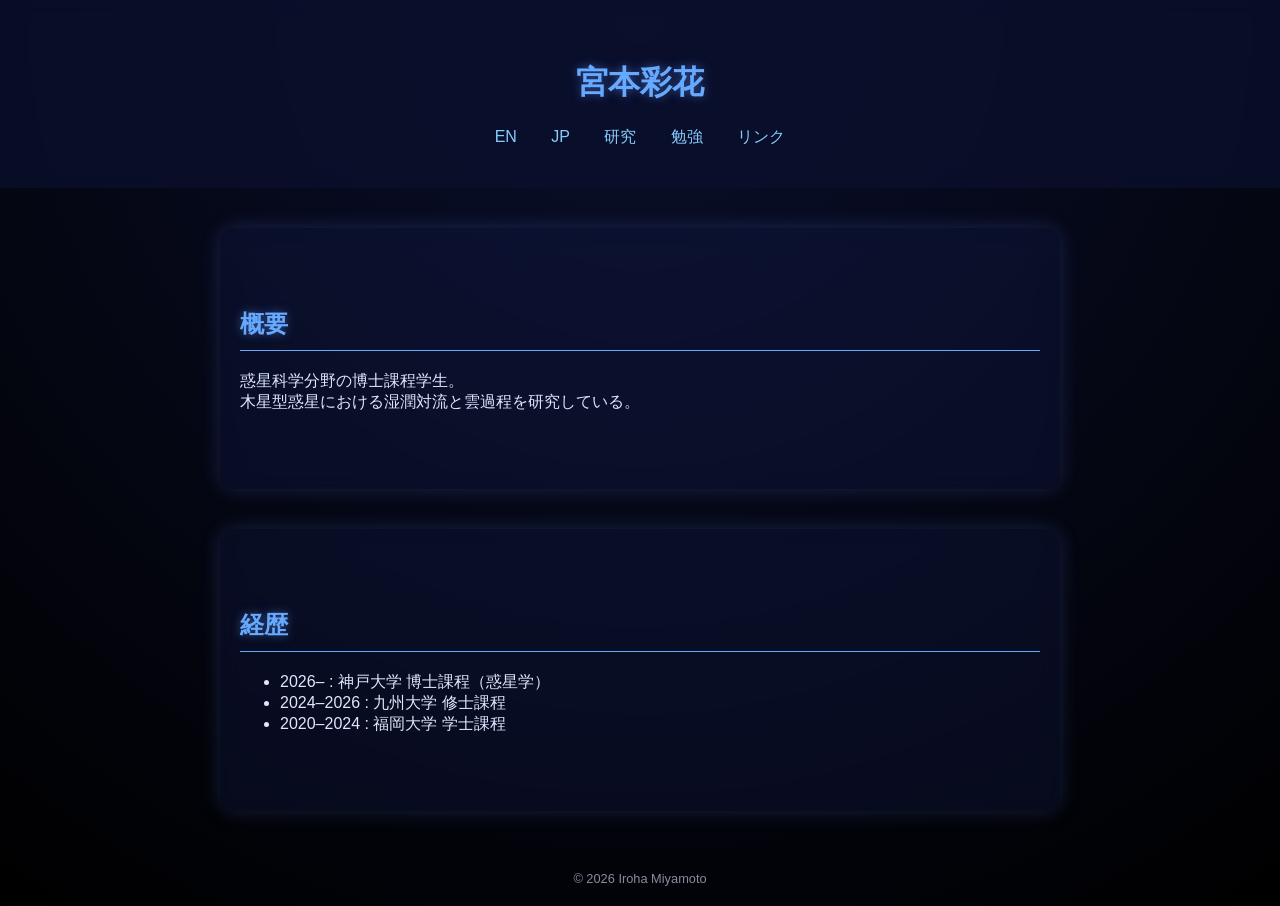
==== jp.html @ cb90ec6d "Add files via upload" ====
<!DOCTYPE html>
<html lang="ja">
<head>
<meta charset="UTF-8">
<title>宮本彩花</title>
<link rel="stylesheet" href="style.css">
</head>

<body>

<header>
<h1>宮本彩花</h1>
<p>  </p>

<nav>
  <a href="index.html">EN</a>
  <a href="jp.html">JP</a>
  <a href="research.html">研究</a>
  <a href="study.html">勉強</a>
  <a href="links.html">リンク</a>
</nav>
</header>

<section>
<h2>概要</h2>
<p>
惑星科学分野の博士課程学生。<br>
木星型惑星における湿潤対流と雲過程を研究している。
</p>
</section>

<section>
<h2>経歴</h2>
<ul>
<li>2026– : 神戸大学 博士課程（惑星学）</li>
<li>2024–2026 : 九州大学 修士課程</li>
<li>2020–2024 : 福岡大学 学士課程</li>
</ul>
</section>

<footer>© 2026 Iroha Miyamoto</footer>

</body>
</html>
---- style.css ----
body {
  margin: 0;
  font-family: Arial, sans-serif;
  background: radial-gradient(circle at top, #0a0f2c, #000000);
  color: #e0e6ff;
}

header {
  text-align: center;
  padding: 40px;
}

h1 {
  color: #66aaff;
}

nav a {
  margin: 0 15px;
  color: #88ccff;
  text-decoration: none;
}

nav a:hover {
  color: #ffffff;
}

.hero {
  text-align: center;
  padding: 100px 20px;
}

section {
  padding: 60px 20px;
  max-width: 800px;
  margin: auto;
}

h2 {
  color: #66aaff;
  border-bottom: 1px solid #66aaff;
  padding-bottom: 10px;
}

a {
  color: #88ccff;
}

footer {
  text-align: center;
  padding: 20px;
  font-size: 0.8em;
  opacity: 0.6;
}

/* ガラスっぽいカード */
section {
  padding: 60px 20px;
  max-width: 800px;
  margin: 40px auto;
  background: rgba(20, 30, 80, 0.3);
  backdrop-filter: blur(10px);
  border-radius: 15px;
  box-shadow: 0 0 20px rgba(100, 150, 255, 0.2);
}

/* ヘッダー固定（ちょいプロ感） */
header {
  position: sticky;
  top: 0;
  background: rgba(10, 15, 44, 0.8);
  backdrop-filter: blur(10px);
  z-index: 100;
}

/* ホバーで光る */
a:hover {
  text-shadow: 0 0 5px #66aaff;
}

/* タイトルちょい発光 */
h1, h2 {
  text-shadow: 0 0 10px rgba(100, 150, 255, 0.5);
}

/* 星空 */
.stars {
  position: fixed;
  width: 100%;
  height: 100%;
  background: transparent;
  background-image: radial-gradient(white 1px, transparent 1px);
  background-size: 50px 50px;
  opacity: 0.2;
  z-index: -1;
  animation: moveStars 100s linear infinite;
}

@keyframes moveStars {
  from { transform: translateY(0); }
  to { transform: translateY(-1000px); }
}
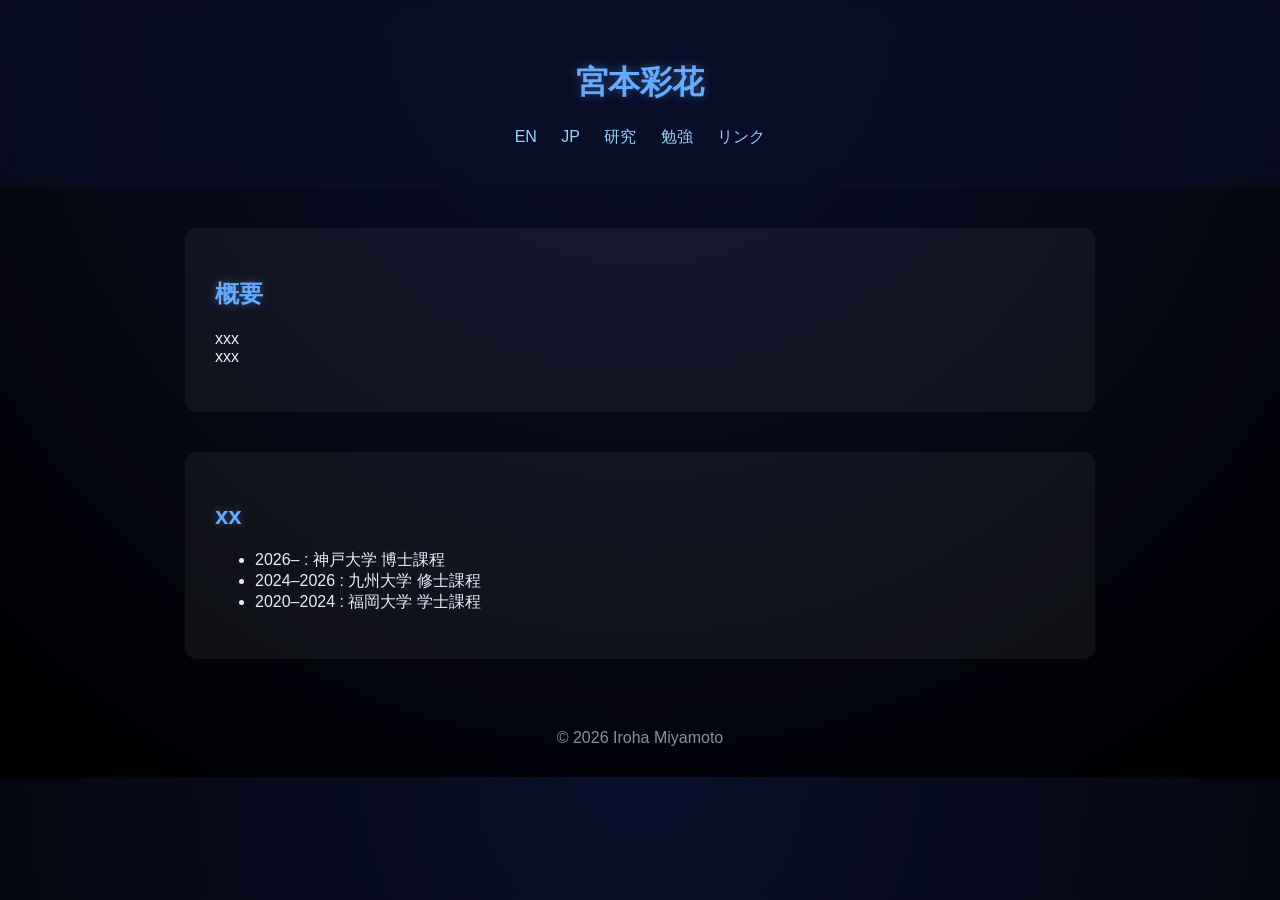
==== commit 79aadca9: "Update jp.html" ====
--- a/jp.html
+++ b/jp.html
@@ -24,15 +24,15 @@
 <section>
 <h2>概要</h2>
 <p>
-惑星科学分野の博士課程学生。<br>
-木星型惑星における湿潤対流と雲過程を研究している。
+xxx<br>
+xxx
 </p>
 </section>
 
 <section>
-<h2>経歴</h2>
+<h2>xx</h2>
 <ul>
-<li>2026– : 神戸大学 博士課程（惑星学）</li>
+<li>2026– : 神戸大学 博士課程</li>
 <li>2024–2026 : 九州大学 修士課程</li>
 <li>2020–2024 : 福岡大学 学士課程</li>
 </ul>
@@ -41,4 +41,4 @@
 <footer>© 2026 Iroha Miyamoto</footer>
 
 </body>
-</html>+</html>
--- a/style.css
+++ b/style.css
@@ -1,101 +1,46 @@
 body {
   margin: 0;
   font-family: Arial, sans-serif;
-  background: radial-gradient(circle at top, #0a0f2c, #000000);
-  color: #e0e6ff;
+  background: radial-gradient(circle at top, #0a0f2c, #000);
+  color: #e6ecff;
 }
 
 header {
   text-align: center;
   padding: 40px;
+  background: rgba(10, 15, 40, 0.6);
+  backdrop-filter: blur(10px);
 }
 
-h1 {
+h1, h2 {
   color: #66aaff;
+  text-shadow: 0 0 10px rgba(102,170,255,0.4);
 }
 
 nav a {
-  margin: 0 15px;
-  color: #88ccff;
+  margin: 0 10px;
+  color: #9ad1ff;
   text-decoration: none;
 }
 
 nav a:hover {
-  color: #ffffff;
-}
-
-.hero {
-  text-align: center;
-  padding: 100px 20px;
+  text-shadow: 0 0 8px #66aaff;
 }
 
 section {
-  padding: 60px 20px;
-  max-width: 800px;
-  margin: auto;
-}
-
-h2 {
-  color: #66aaff;
-  border-bottom: 1px solid #66aaff;
-  padding-bottom: 10px;
-}
-
-a {
-  color: #88ccff;
+  max-width: 850px;
+  margin: 40px auto;
+  padding: 30px;
+  background: rgba(255,255,255,0.05);
+  border-radius: 12px;
 }
 
 footer {
   text-align: center;
-  padding: 20px;
-  font-size: 0.8em;
+  padding: 30px;
   opacity: 0.6;
 }
 
-/* ガラスっぽいカード */
-section {
-  padding: 60px 20px;
-  max-width: 800px;
-  margin: 40px auto;
-  background: rgba(20, 30, 80, 0.3);
-  backdrop-filter: blur(10px);
-  border-radius: 15px;
-  box-shadow: 0 0 20px rgba(100, 150, 255, 0.2);
-}
-
-/* ヘッダー固定（ちょいプロ感） */
-header {
-  position: sticky;
-  top: 0;
-  background: rgba(10, 15, 44, 0.8);
-  backdrop-filter: blur(10px);
-  z-index: 100;
-}
-
-/* ホバーで光る */
-a:hover {
-  text-shadow: 0 0 5px #66aaff;
-}
-
-/* タイトルちょい発光 */
-h1, h2 {
-  text-shadow: 0 0 10px rgba(100, 150, 255, 0.5);
-}
-
-/* 星空 */
-.stars {
-  position: fixed;
-  width: 100%;
-  height: 100%;
-  background: transparent;
-  background-image: radial-gradient(white 1px, transparent 1px);
-  background-size: 50px 50px;
-  opacity: 0.2;
-  z-index: -1;
-  animation: moveStars 100s linear infinite;
-}
-
-@keyframes moveStars {
-  from { transform: translateY(0); }
-  to { transform: translateY(-1000px); }
+a {
+  color: #8ecbff;
 }
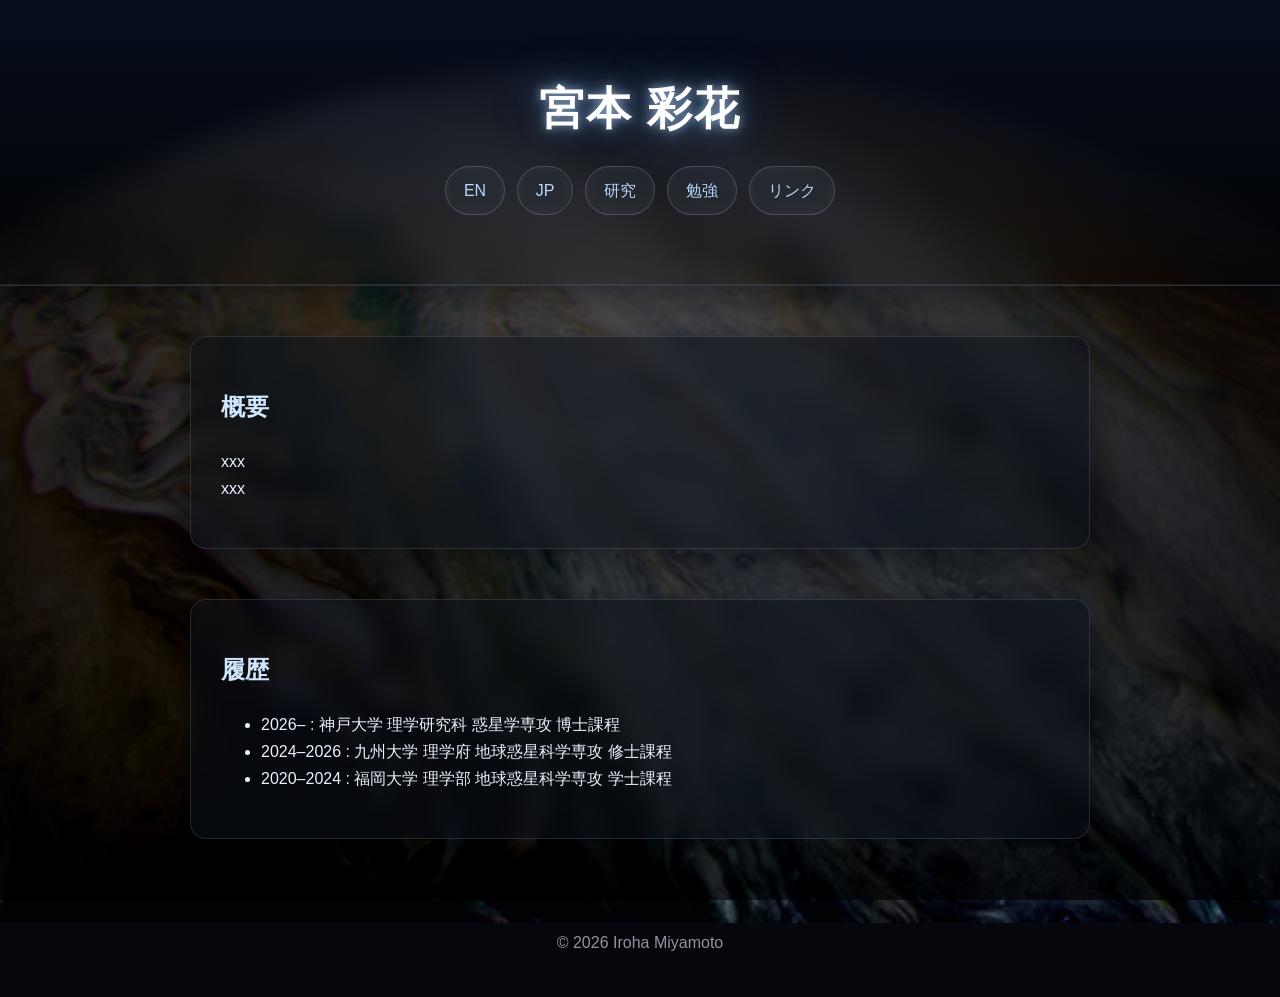
==== commit cbd109d2: "Update jp.html" ====
--- a/jp.html
+++ b/jp.html
@@ -2,14 +2,14 @@
 <html lang="ja">
 <head>
 <meta charset="UTF-8">
-<title>宮本彩花</title>
+<title>宮本 彩花</title>
 <link rel="stylesheet" href="style.css">
 </head>
 
 <body>
 
 <header>
-<h1>宮本彩花</h1>
+<h1>宮本 彩花</h1>
 <p>  </p>
 
 <nav>
@@ -30,11 +30,11 @@
 </section>
 
 <section>
-<h2>xx</h2>
+<h2>履歴</h2>
 <ul>
-<li>2026– : 神戸大学 博士課程</li>
-<li>2024–2026 : 九州大学 修士課程</li>
-<li>2020–2024 : 福岡大学 学士課程</li>
+<li>2026– : 神戸大学 理学研究科 惑星学専攻 博士課程</li>
+<li>2024–2026 : 九州大学 理学府 地球惑星科学専攻 修士課程</li>
+<li>2020–2024 : 福岡大学 理学部 地球惑星科学専攻 学士課程</li>
 </ul>
 </section>
 
--- a/style.css
+++ b/style.css
@@ -1,46 +1,172 @@
+* {
+  box-sizing: border-box;
+}
+
 body {
   margin: 0;
-  font-family: Arial, sans-serif;
-  background: radial-gradient(circle at top, #0a0f2c, #000);
-  color: #e6ecff;
+  font-family: "Arial", sans-serif;
+  color: #eaf2ff;
+  line-height: 1.7;
+
+  background: #05070d;
+  overflow-x: hidden;
 }
 
+/* 木星背景 */
+body::before {
+  content: "";
+  position: fixed;
+  inset: 0;
+  z-index: -3;
+
+  background-image: url("./jup.jpg");
+  background-size: cover;
+  background-position: center;
+
+  filter:
+    brightness(0.85)
+    contrast(1.25)
+    saturate(1.3);
+
+  opacity: 0.6;
+
+  transform: scale(1.05);
+  animation: jupiterFloat 140s ease-in-out infinite;
+}
+
+@keyframes jupiterFloat {
+  0%   { transform: scale(1.05) translate(0,0); }
+  50%  { transform: scale(1.1) translate(-25px, 15px); }
+  100% { transform: scale(1.05) translate(0,0); }
+}
+
+/* 暗幕オーバーレイ */
+body::after {
+  content: "";
+  position: fixed;
+  inset: 0;
+  z-index: -2;
+
+  background: radial-gradient(circle at center,
+    rgba(0,0,0,0.35),
+    rgba(0,0,0,0.75)
+  );
+}
+
+/* ヘッダー */
 header {
   text-align: center;
-  padding: 40px;
-  background: rgba(10, 15, 40, 0.6);
-  backdrop-filter: blur(10px);
+  padding: 70px 20px;
+
+  /* ガラス, プレート */
+  background:
+    linear-gradient(
+      180deg,
+      rgba(10, 20, 40, 0.75),
+      rgba(0, 0, 0, 0.35)
+    );
+
+  backdrop-filter: blur(14px);
+
+  border-bottom: 1px solid rgba(180, 220, 255, 0.15);
+
+  /* 立体感 */
+  box-shadow:
+    0 10px 40px rgba(0, 0, 0, 0.5),
+    inset 0 -1px 0 rgba(255, 255, 255, 0.08);
 }
 
-h1, h2 {
-  color: #66aaff;
-  text-shadow: 0 0 10px rgba(102,170,255,0.4);
+/* タイトル */
+h1 {
+  font-size: 2.8em;
+  margin: 0;
+  letter-spacing: 2px;
+
+  color: #ffffff;
+
+  /* ✨ 光の層を増やす */
+  text-shadow:
+    0 0 10px rgba(200, 230, 255, 0.6),
+    0 0 25px rgba(120, 180, 255, 0.5),
+    0 0 60px rgba(60, 120, 200, 0.3);
 }
 
-nav a {
-  margin: 0 10px;
-  color: #9ad1ff;
-  text-decoration: none;
+/* サブ */
+h2 {
+  color: #cfe6ff;
 }
 
-nav a:hover {
-  text-shadow: 0 0 8px #66aaff;
+/* ナビ（ボタン化） */
+nav {
+  margin-top: 20px;
+  display: flex;
+  justify-content: center;
+  flex-wrap: wrap;
+  gap: 12px;
 }
 
-section {
-  max-width: 850px;
-  margin: 40px auto;
-  padding: 30px;
-  background: rgba(255,255,255,0.05);
-  border-radius: 12px;
+/* ボタン */
+nav a {
+  display: inline-block;
+  padding: 10px 18px;
+  border-radius: 999px;
+
+  background: rgba(255,255,255,0.08);
+  border: 1px solid rgba(180,220,255,0.2);
+
+  color: #b7d8ff;
+  text-decoration: none;
+
+  transition: all 0.25s ease;
+  backdrop-filter: blur(6px);
 }
 
+/* ホバー：浮く */
+nav a:hover {
+  transform: translateY(-3px) scale(1.05);
+
+  background: rgba(120,180,255,0.15);
+  color: #ffffff;
+
+  box-shadow:
+    0 0 15px rgba(120,180,255,0.4),
+    0 0 40px rgba(80,140,255,0.2);
+}
+
+/* クリック時 */
+nav a:active {
+  transform: scale(0.95);
+}
+
+/* セクション（ガラス） */
+section {
+  max-width: 900px;
+  margin: 50px auto;
+  padding: 30px;
+
+  background: rgba(10, 15, 25, 0.55);
+  border: 1px solid rgba(255,255,255,0.12);
+  border-radius: 16px;
+
+  backdrop-filter: blur(10px);
+
+  box-shadow:
+    0 10px 40px rgba(0,0,0,0.5);
+}
+
+/* リンク */
+a {
+  color: #9fd3ff;
+}
+
+a:hover {
+  color: #ffffff;
+  text-shadow: 0 0 10px rgba(180,220,255,0.7);
+}
+
+/* フッター */
 footer {
   text-align: center;
-  padding: 30px;
+  padding: 40px;
   opacity: 0.6;
 }
-
-a {
-  color: #8ecbff;
-}
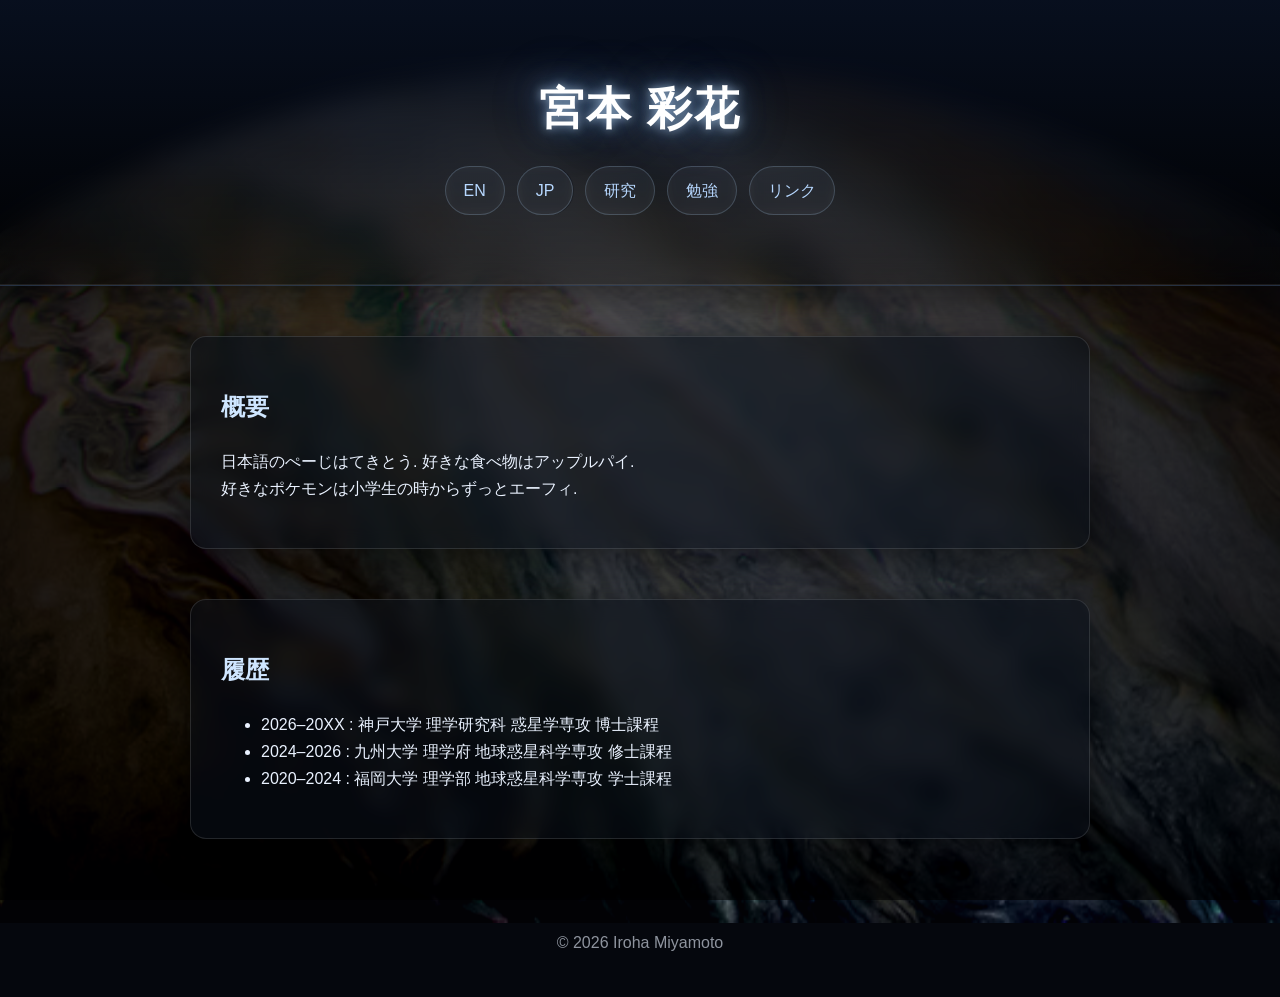
==== commit 7c1747b4: "Update jp.html" ====
--- a/jp.html
+++ b/jp.html
@@ -24,15 +24,16 @@
 <section>
 <h2>概要</h2>
 <p>
-xxx<br>
-xxx
+日本語のぺーじはてきとう.
+好きな食べ物はアップルパイ. <br>
+好きなポケモンは小学生の時からずっとエーフィ. <br>
 </p>
 </section>
 
 <section>
 <h2>履歴</h2>
 <ul>
-<li>2026– : 神戸大学 理学研究科 惑星学専攻 博士課程</li>
+<li>2026–20XX : 神戸大学 理学研究科 惑星学専攻 博士課程</li>
 <li>2024–2026 : 九州大学 理学府 地球惑星科学専攻 修士課程</li>
 <li>2020–2024 : 福岡大学 理学部 地球惑星科学専攻 学士課程</li>
 </ul>
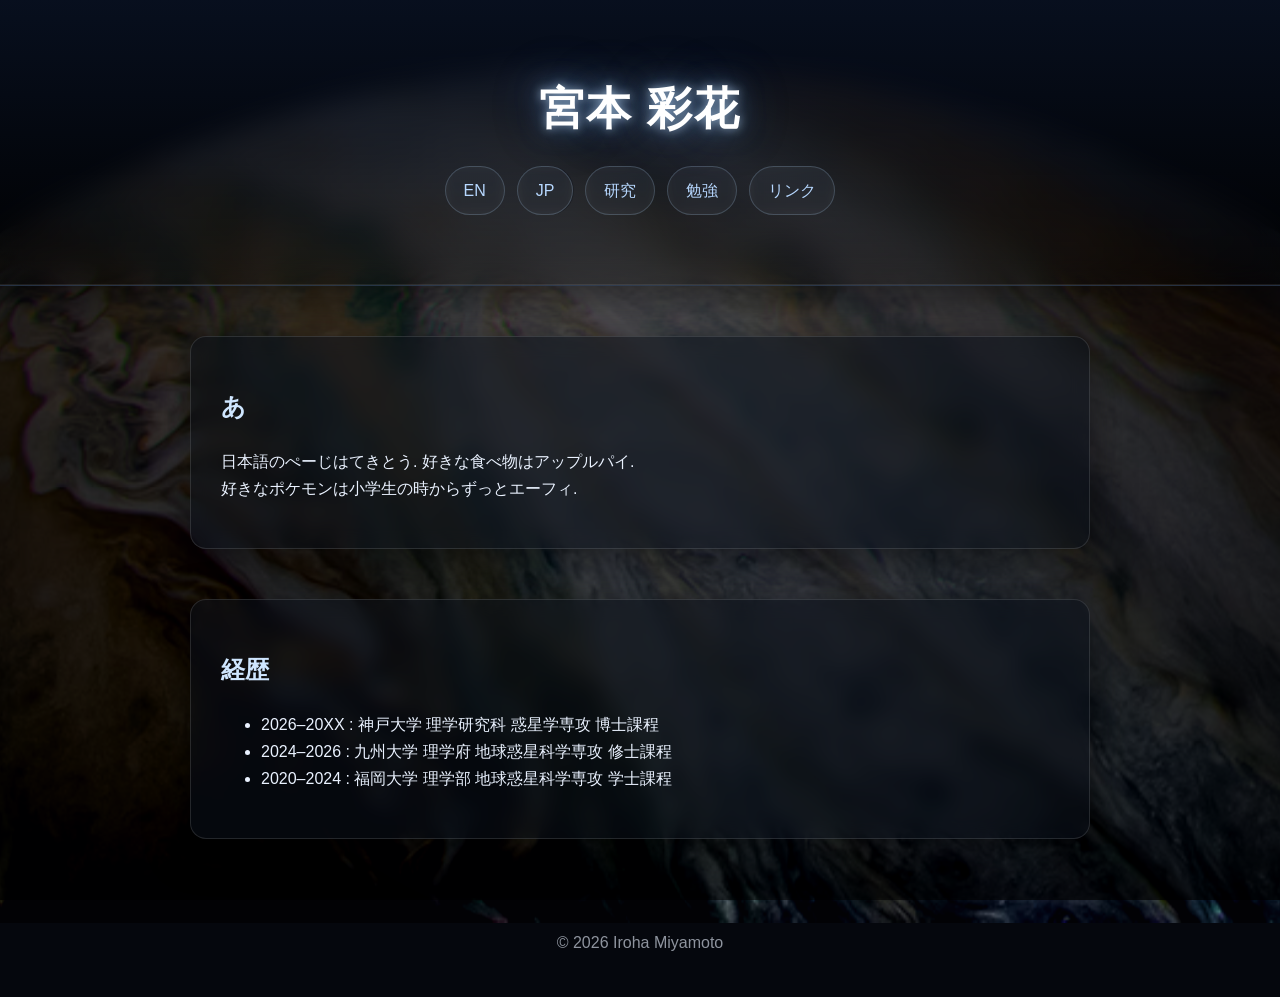
==== commit c69e8997: "Update jp.html" ====
--- a/jp.html
+++ b/jp.html
@@ -22,7 +22,7 @@
 </header>
 
 <section>
-<h2>概要</h2>
+<h2>あ</h2>
 <p>
 日本語のぺーじはてきとう.
 好きな食べ物はアップルパイ. <br>
@@ -31,7 +31,7 @@
 </section>
 
 <section>
-<h2>履歴</h2>
+<h2>経歴</h2>
 <ul>
 <li>2026–20XX : 神戸大学 理学研究科 惑星学専攻 博士課程</li>
 <li>2024–2026 : 九州大学 理学府 地球惑星科学専攻 修士課程</li>
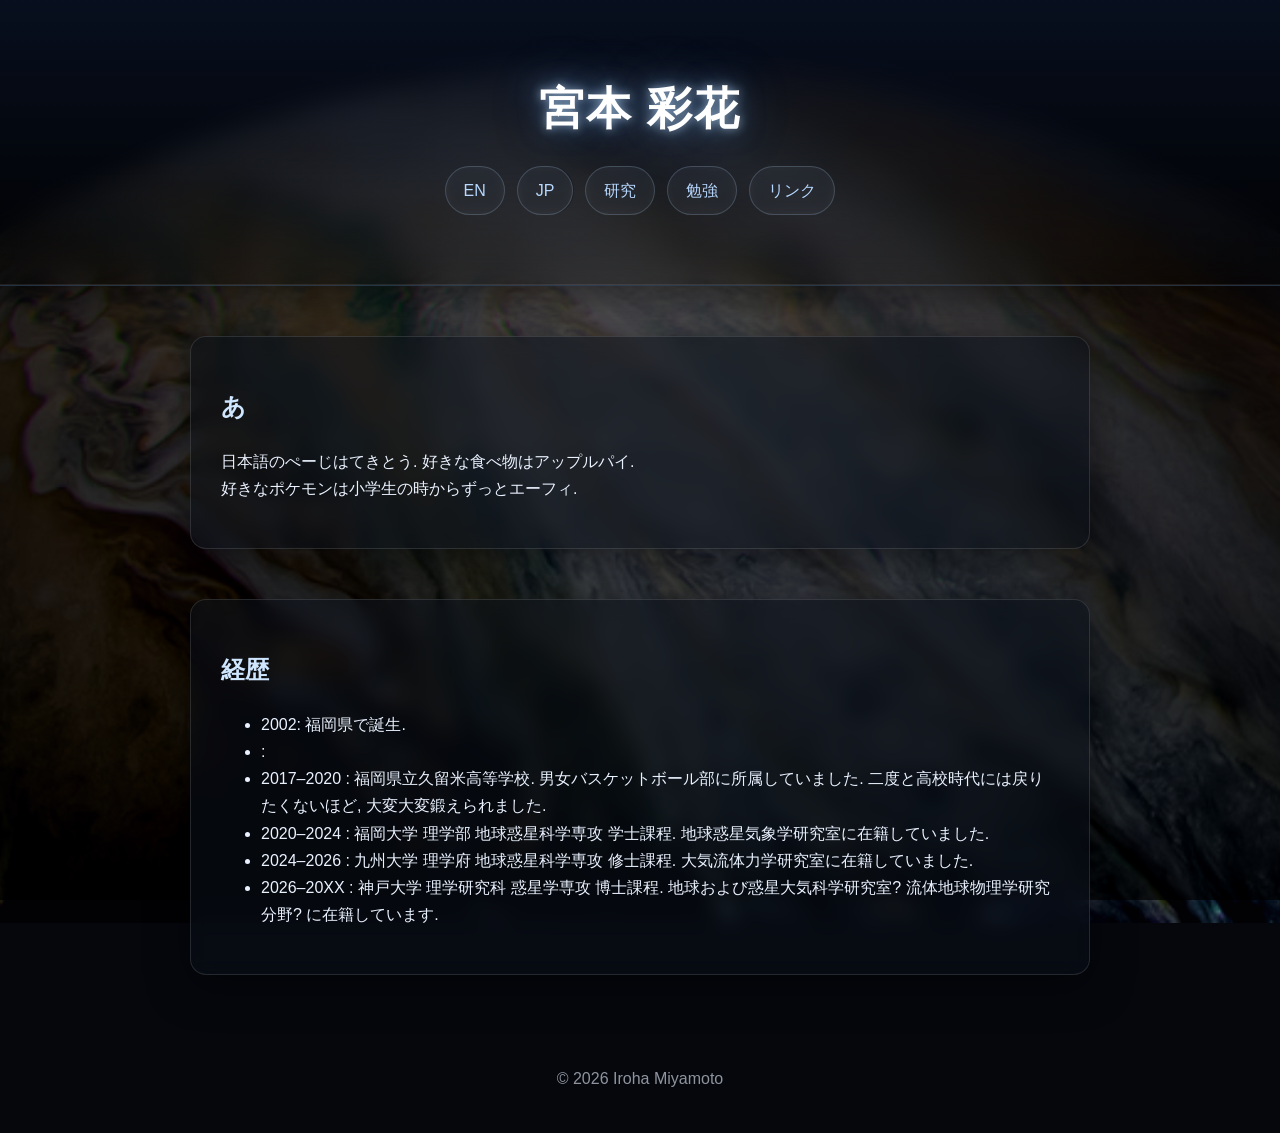
==== commit 08989ceb: "Update jp.html" ====
--- a/jp.html
+++ b/jp.html
@@ -33,9 +33,12 @@
 <section>
 <h2>経歴</h2>
 <ul>
-<li>2026–20XX : 神戸大学 理学研究科 惑星学専攻 博士課程</li>
-<li>2024–2026 : 九州大学 理学府 地球惑星科学専攻 修士課程</li>
-<li>2020–2024 : 福岡大学 理学部 地球惑星科学専攻 学士課程</li>
+<li>2002: 福岡県で誕生. </li>
+<li>  :    </li>
+<li>2017–2020 : 福岡県立久留米高等学校. 男女バスケットボール部に所属していました. 二度と高校時代には戻りたくないほど, 大変大変鍛えられました.</li>
+<li>2020–2024 : 福岡大学 理学部 地球惑星科学専攻 学士課程. 地球惑星気象学研究室に在籍していました. </li>
+<li>2024–2026 : 九州大学 理学府 地球惑星科学専攻 修士課程. 大気流体力学研究室に在籍していました. </li>
+<li>2026–20XX : 神戸大学 理学研究科 惑星学専攻 博士課程. 地球および惑星大気科学研究室? 流体地球物理学研究分野? に在籍しています. </li>
 </ul>
 </section>
 
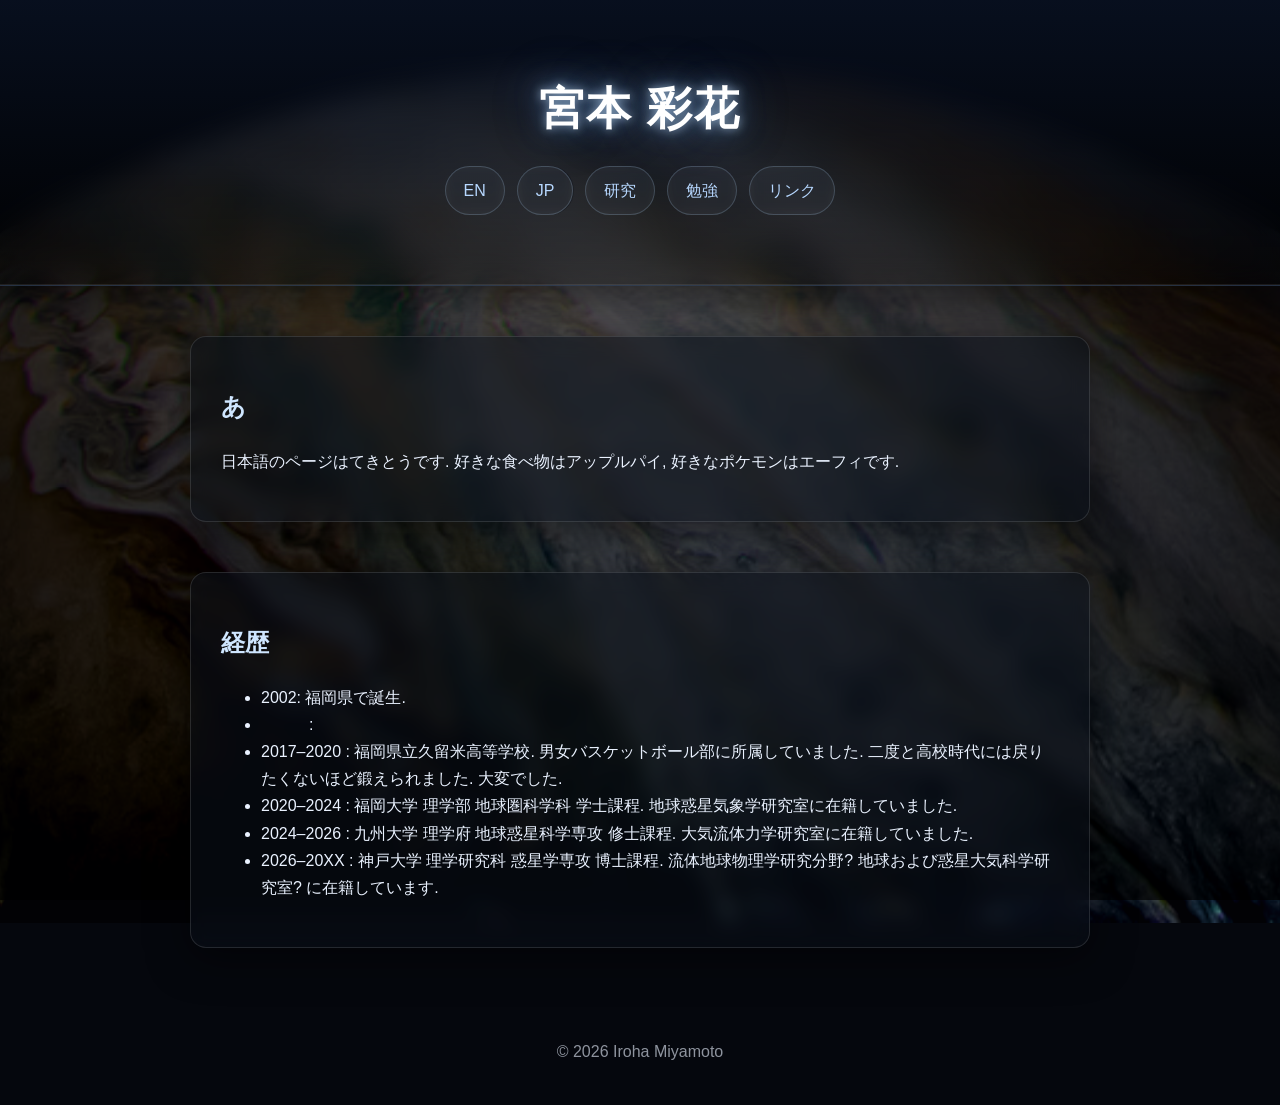
==== commit cf2ea608: "Update jp.html" ====
--- a/jp.html
+++ b/jp.html
@@ -24,9 +24,8 @@
 <section>
 <h2>あ</h2>
 <p>
-日本語のぺーじはてきとう.
-好きな食べ物はアップルパイ. <br>
-好きなポケモンは小学生の時からずっとエーフィ. <br>
+日本語のページはてきとうです.
+好きな食べ物はアップルパイ, 好きなポケモンはエーフィです. <br>
 </p>
 </section>
 
@@ -34,11 +33,11 @@
 <h2>経歴</h2>
 <ul>
 <li>2002: 福岡県で誕生. </li>
-<li>  :    </li>
-<li>2017–2020 : 福岡県立久留米高等学校. 男女バスケットボール部に所属していました. 二度と高校時代には戻りたくないほど, 大変大変鍛えられました.</li>
-<li>2020–2024 : 福岡大学 理学部 地球惑星科学専攻 学士課程. 地球惑星気象学研究室に在籍していました. </li>
+<li>  　　　:    </li>
+<li>2017–2020 : 福岡県立久留米高等学校. 男女バスケットボール部に所属していました. 二度と高校時代には戻りたくないほど鍛えられました. 大変でした.</li>
+<li>2020–2024 : 福岡大学 理学部 地球圏科学科 学士課程. 地球惑星気象学研究室に在籍していました. </li>
 <li>2024–2026 : 九州大学 理学府 地球惑星科学専攻 修士課程. 大気流体力学研究室に在籍していました. </li>
-<li>2026–20XX : 神戸大学 理学研究科 惑星学専攻 博士課程. 地球および惑星大気科学研究室? 流体地球物理学研究分野? に在籍しています. </li>
+<li>2026–20XX : 神戸大学 理学研究科 惑星学専攻 博士課程. 流体地球物理学研究分野? 地球および惑星大気科学研究室? に在籍しています. </li>
 </ul>
 </section>
 
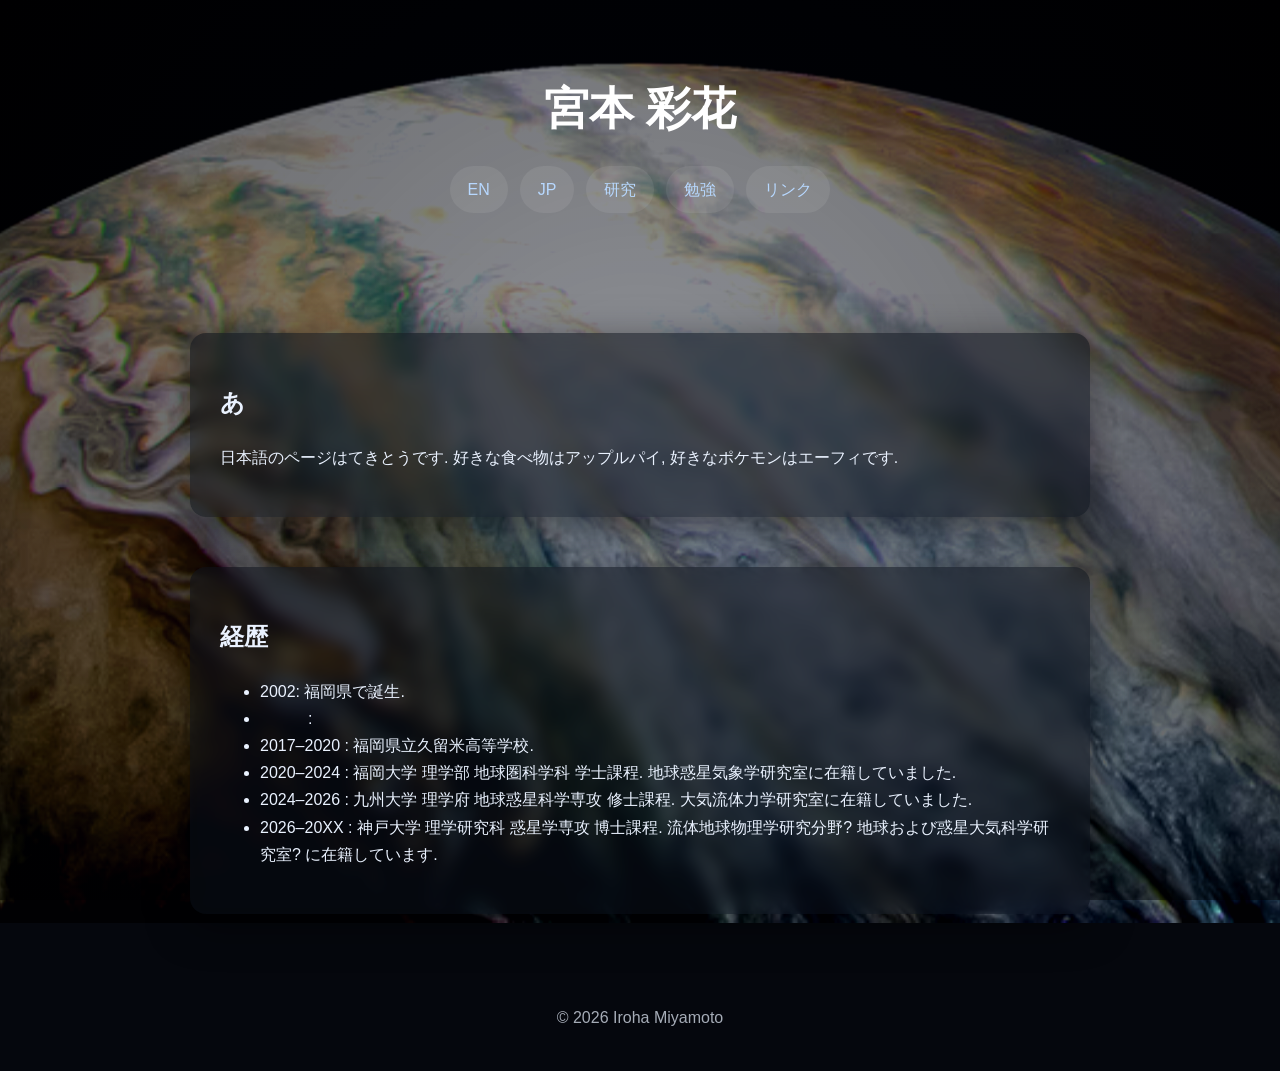
==== commit 8b557703: "Update jp.html" ====
--- a/jp.html
+++ b/jp.html
@@ -34,7 +34,7 @@
 <ul>
 <li>2002: 福岡県で誕生. </li>
 <li>  　　　:    </li>
-<li>2017–2020 : 福岡県立久留米高等学校. 男女バスケットボール部に所属していました. 二度と高校時代には戻りたくないほど鍛えられました. 大変でした.</li>
+<li>2017–2020 : 福岡県立久留米高等学校. </li>
 <li>2020–2024 : 福岡大学 理学部 地球圏科学科 学士課程. 地球惑星気象学研究室に在籍していました. </li>
 <li>2024–2026 : 九州大学 理学府 地球惑星科学専攻 修士課程. 大気流体力学研究室に在籍していました. </li>
 <li>2026–20XX : 神戸大学 理学研究科 惑星学専攻 博士課程. 流体地球物理学研究分野? 地球および惑星大気科学研究室? に在籍しています. </li>
--- a/style.css
+++ b/style.css
@@ -12,7 +12,7 @@
   overflow-x: hidden;
 }
 
-/* 木星背景 */
+/* 🪐 木星背景 */
 body::before {
   content: "";
   position: fixed;
@@ -23,12 +23,8 @@
   background-size: cover;
   background-position: center;
 
-  filter:
-    brightness(0.85)
-    contrast(1.25)
-    saturate(1.3);
-
-  opacity: 0.6;
+  filter: brightness(1.15) contrast(1.2) saturate(1.3);
+  opacity: 0.75;
 
   transform: scale(1.05);
   animation: jupiterFloat 140s ease-in-out infinite;
@@ -40,7 +36,7 @@
   100% { transform: scale(1.05) translate(0,0); }
 }
 
-/* 暗幕オーバーレイ */
+/* 🌫️ 暗幕 */
 body::after {
   content: "";
   position: fixed;
@@ -48,8 +44,8 @@
   z-index: -2;
 
   background: radial-gradient(circle at center,
-    rgba(0,0,0,0.35),
-    rgba(0,0,0,0.75)
+    rgba(0,10,30,0.25),
+    rgba(0,0,0,0.5)
   );
 }
 
@@ -57,116 +53,118 @@
 header {
   text-align: center;
   padding: 70px 20px;
-
-  /* ガラス, プレート */
-  background:
-    linear-gradient(
-      180deg,
-      rgba(10, 20, 40, 0.75),
-      rgba(0, 0, 0, 0.35)
-    );
-
-  backdrop-filter: blur(14px);
-
-  border-bottom: 1px solid rgba(180, 220, 255, 0.15);
-
-  /* 立体感 */
-  box-shadow:
-    0 10px 40px rgba(0, 0, 0, 0.5),
-    inset 0 -1px 0 rgba(255, 255, 255, 0.08);
 }
 
 /* タイトル */
 h1 {
   font-size: 2.8em;
   margin: 0;
-  letter-spacing: 2px;
-
   color: #ffffff;
-
-  /* ✨ 光の層を増やす */
-  text-shadow:
-    0 0 10px rgba(200, 230, 255, 0.6),
-    0 0 25px rgba(120, 180, 255, 0.5),
-    0 0 60px rgba(60, 120, 200, 0.3);
 }
 
-/* サブ */
-h2 {
-  color: #cfe6ff;
-}
-
-/* ナビ（ボタン化） */
+/* ナビ */
 nav {
   margin-top: 20px;
   display: flex;
   justify-content: center;
+  gap: 12px;
   flex-wrap: wrap;
-  gap: 12px;
 }
 
-/* ボタン */
 nav a {
-  display: inline-block;
   padding: 10px 18px;
   border-radius: 999px;
+  background: rgba(255,255,255,0.08);
+  color: #b7d8ff;
+  text-decoration: none;
+  transition: 0.2s;
+}
 
-  background: rgba(255,255,255,0.08);
-  border: 1px solid rgba(180,220,255,0.2);
+nav a:hover {
+  background: rgba(120,180,255,0.2);
+  color: #ffffff;
+}
 
-  color: #b7d8ff;
+/* 📄 セクション（全部中央） */
+section {
+  width: 900px;          /* ←固定幅にするのがポイント */
+  margin: 50px auto;     /* ←完全中央 */
+
+  padding: 30px;
+
+  background: rgba(10, 15, 25, 0.55);
+  border-radius: 16px;
+
+  backdrop-filter: blur(8px);
+  box-shadow: 0 10px 40px rgba(0,0,0,0.5);
+}
+
+/* 🗓 スケジュール（宇宙UI版） */
+.schedule-list {
+  list-style: none;
+  padding: 0;
+  margin: 0;
+}
+
+.schedule-list li {
+  margin-bottom: 18px;
+}
+
+/* 日付 */
+.date {
+  display: block;
+  font-size: 0.85em;
+  color: #9fd3ff;
+  margin-bottom: 6px;
+  opacity: 0.8;
+}
+
+/* 🔥 イベント（ボタン化） */
+.event {
+  display: inline-block;
+  padding: 10px 16px;
+  border-radius: 10px;
+
+  background: rgba(120,180,255,0.15);
+  border: 1px solid rgba(120,180,255,0.4);
+
+  color: #eaf2ff;
   text-decoration: none;
 
   transition: all 0.25s ease;
-  backdrop-filter: blur(6px);
 }
 
-/* ホバー：浮く */
-nav a:hover {
-  transform: translateY(-3px) scale(1.05);
+/* 🌟 ホバー（浮く） */
+.event:hover {
+  transform: translateY(-3px);
 
-  background: rgba(120,180,255,0.15);
+  background: rgba(120,180,255,0.3);
   color: #ffffff;
 
   box-shadow:
-    0 0 15px rgba(120,180,255,0.4),
-    0 0 40px rgba(80,140,255,0.2);
+    0 0 12px rgba(120,180,255,0.5),
+    0 0 30px rgba(80,140,255,0.2);
 }
 
-/* クリック時 */
-nav a:active {
+/* 👆 クリック中 */
+.event:active {
   transform: scale(0.95);
+  background: rgba(80,140,255,0.7);
 }
 
-/* セクション（ガラス） */
-section {
-  max-width: 900px;
-  margin: 50px auto;
-  padding: 30px;
-
-  background: rgba(10, 15, 25, 0.55);
-  border: 1px solid rgba(255,255,255,0.12);
-  border-radius: 16px;
-
-  backdrop-filter: blur(10px);
+/* ✅ クリック後（固定発光） */
+.event.active {
+  background: rgba(80,140,255,0.85);
 
   box-shadow:
-    0 10px 40px rgba(0,0,0,0.5);
+    0 0 15px rgba(120,180,255,0.8),
+    0 0 40px rgba(80,140,255,0.3);
 }
 
-/* リンク */
-a {
-  color: #9fd3ff;
-}
-
-a:hover {
-  color: #ffffff;
-  text-shadow: 0 0 10px rgba(180,220,255,0.7);
-}
 
 /* フッター */
 footer {
   text-align: center;
   padding: 40px;
-  opacity: 0.6;
+  opacity: 0.7;
 }
